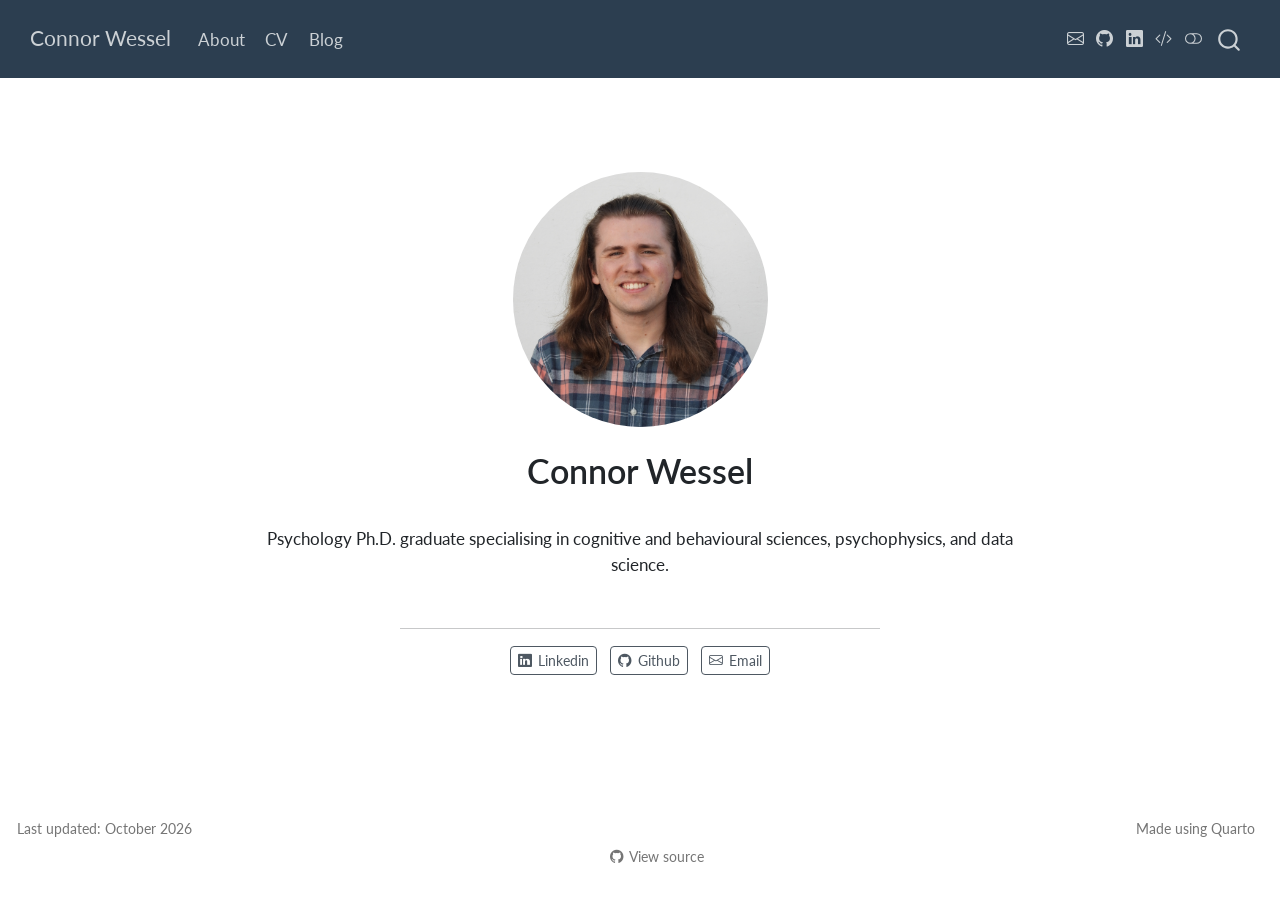
==== index.html @ 37010958 "Built site for gh-pages" ====
<!DOCTYPE html>
<html xmlns="http://www.w3.org/1999/xhtml" lang="en" xml:lang="en"><head>

<meta charset="utf-8">
<meta name="generator" content="quarto-1.10.18">

<meta name="viewport" content="width=device-width, initial-scale=1.0, user-scalable=yes">


<title>Connor Wessel</title>
<style>
/* Default styles provided by pandoc.
** See https://pandoc.org/MANUAL.html#variables-for-html for config info.
*/
span.smallcaps{font-variant: small-caps;}
div.columns{display: flex; gap: 1.5em;}
div.column{flex: auto;}
@media screen {
div.columns{gap: min(4vw, 1.5em);}
div.column{overflow-x: auto;}
}
div.hanging-indent{margin-left: 1.5em; text-indent: -1.5em;}
ul.task-list{list-style: none;}
ul.task-list li input[type="checkbox"] {
  width: 0.8em;
  margin: 0 0.8em 0.2em -1em; /* quarto-specific, see https://github.com/quarto-dev/quarto-cli/issues/4556 */ 
  vertical-align: middle;
}
</style>


<script src="site_libs/quarto-nav/quarto-nav.js"></script>
<script src="site_libs/quarto-nav/headroom.min.js"></script>
<script src="site_libs/clipboard/clipboard.min.js"></script>
<script src="site_libs/quarto-search/autocomplete.umd.js"></script>
<script src="site_libs/quarto-search/fuse.min.js"></script>
<script src="site_libs/quarto-search/quarto-search.js"></script>
<meta name="quarto:offset" content="./">
<script src="site_libs/quarto-html/quarto.js" type="module"></script>
<script src="site_libs/quarto-html/tabsets/tabsets.js" type="module"></script>
<script src="site_libs/quarto-html/popper.min.js"></script>
<script src="site_libs/quarto-html/tippy.umd.min.js"></script>
<link href="site_libs/quarto-html/tippy.css" rel="stylesheet">
<link href="site_libs/quarto-html/quarto-syntax-highlighting-eec68b17241c1efd3eae2de50d816e3e.css" rel="stylesheet" class="quarto-color-scheme" id="quarto-text-highlighting-styles">
<link href="site_libs/quarto-html/quarto-syntax-highlighting-dark-25dec783d6e1d11f8e0bba9e4fbb47f4.css" rel="stylesheet" class="quarto-color-scheme quarto-color-alternate" id="quarto-text-highlighting-styles">
<link href="site_libs/quarto-html/quarto-syntax-highlighting-eec68b17241c1efd3eae2de50d816e3e.css" rel="stylesheet" class="quarto-color-scheme-extra" id="quarto-text-highlighting-styles">
<script src="site_libs/bootstrap/bootstrap.min.js"></script>
<link href="site_libs/bootstrap/bootstrap-icons.css" rel="stylesheet">
<link href="site_libs/bootstrap/bootstrap-68b9072e57a0394c50cc8ab7feff6436.min.css" rel="stylesheet" append-hash="true" class="quarto-color-scheme" id="quarto-bootstrap" data-mode="light">
<link href="site_libs/bootstrap/bootstrap-dark-4323c1b3f2d7c695412a1e31c630f6da.min.css" rel="stylesheet" append-hash="true" class="quarto-color-scheme quarto-color-alternate" id="quarto-bootstrap" data-mode="dark">
<link href="site_libs/bootstrap/bootstrap-68b9072e57a0394c50cc8ab7feff6436.min.css" rel="stylesheet" append-hash="true" class="quarto-color-scheme-extra" id="quarto-bootstrap" data-mode="light">
<script id="quarto-search-options" type="application/json">{
  "location": "navbar",
  "copy-button": false,
  "collapse-after": 3,
  "panel-placement": "end",
  "type": "overlay",
  "limit": 50,
  "keyboard-shortcut": [
    "f",
    "/",
    "s"
  ],
  "show-item-context": false,
  "language": {
    "search-no-results-text": "No results",
    "search-matching-documents-text": "matching documents",
    "search-copy-link-title": "Copy link to search",
    "search-hide-matches-text": "Hide additional matches",
    "search-more-match-text": "more match in this document",
    "search-more-matches-text": "more matches in this document",
    "search-clear-button-title": "Clear",
    "search-text-placeholder": "",
    "search-detached-cancel-button-title": "Cancel",
    "search-submit-button-title": "Submit",
    "search-label": "Search"
  }
}</script>


<link rel="stylesheet" href="style.css">
<meta property="og:title" content="Connor Wessel">
<meta property="og:description" content="Website of Connor Wessel">
<meta property="og:site_name" content="Connor Wessel">
</head>

<body class="nav-fixed fullcontent quarto-light"><script id="quarto-html-before-body" type="application/javascript">
    const toggleBodyColorMode = (bsSheetEl) => {
      const mode = bsSheetEl.getAttribute("data-mode");
      const bodyEl = window.document.querySelector("body");
      if (mode === "dark") {
        bodyEl.classList.add("quarto-dark");
        bodyEl.classList.remove("quarto-light");
      } else {
        bodyEl.classList.add("quarto-light");
        bodyEl.classList.remove("quarto-dark");
      }
    }
    const toggleBodyColorPrimary = () => {
      const bsSheetEl = window.document.querySelector("link#quarto-bootstrap:not([rel=disabled-stylesheet])");
      if (bsSheetEl) {
        toggleBodyColorMode(bsSheetEl);
      }
    }
    const setColorSchemeToggle = (alternate) => {
      const toggles = window.document.querySelectorAll('.quarto-color-scheme-toggle');
      for (let i=0; i < toggles.length; i++) {
        const toggle = toggles[i];
        if (toggle) {
          if (alternate) {
            toggle.classList.add("alternate");
          } else {
            toggle.classList.remove("alternate");
          }
        }
      }
    };
    const toggleColorMode = (alternate) => {
      // Switch the stylesheets
      const primaryStylesheets = window.document.querySelectorAll('link.quarto-color-scheme:not(.quarto-color-alternate)');
      const alternateStylesheets = window.document.querySelectorAll('link.quarto-color-scheme.quarto-color-alternate');
      manageTransitions('#quarto-margin-sidebar .nav-link', false);
      if (alternate) {
        // note: dark is layered on light, we don't disable primary!
        enableStylesheet(alternateStylesheets);
        for (const sheetNode of alternateStylesheets) {
          if (sheetNode.id === "quarto-bootstrap") {
            toggleBodyColorMode(sheetNode);
          }
        }
      } else {
        disableStylesheet(alternateStylesheets);
        enableStylesheet(primaryStylesheets)
        toggleBodyColorPrimary();
      }
      manageTransitions('#quarto-margin-sidebar .nav-link', true);
      // Switch the toggles
      setColorSchemeToggle(alternate)
      // Hack to workaround the fact that safari doesn't
      // properly recolor the scrollbar when toggling (#1455)
      if (navigator.userAgent.indexOf('Safari') > 0 && navigator.userAgent.indexOf('Chrome') == -1) {
        manageTransitions("body", false);
        window.scrollTo(0, 1);
        setTimeout(() => {
          window.scrollTo(0, 0);
          manageTransitions("body", true);
        }, 40);
      }
    }
    const disableStylesheet = (stylesheets) => {
      for (let i=0; i < stylesheets.length; i++) {
        const stylesheet = stylesheets[i];
        stylesheet.rel = 'disabled-stylesheet';
      }
    }
    const enableStylesheet = (stylesheets) => {
      for (let i=0; i < stylesheets.length; i++) {
        const stylesheet = stylesheets[i];
        if(stylesheet.rel !== 'stylesheet') { // for Chrome, which will still FOUC without this check
          stylesheet.rel = 'stylesheet';
        }
      }
    }
    const manageTransitions = (selector, allowTransitions) => {
      const els = window.document.querySelectorAll(selector);
      for (let i=0; i < els.length; i++) {
        const el = els[i];
        if (allowTransitions) {
          el.classList.remove('notransition');
        } else {
          el.classList.add('notransition');
        }
      }
    }
    const isFileUrl = () => {
      return window.location.protocol === 'file:';
    }
    const hasAlternateSentinel = () => {
      let styleSentinel = getColorSchemeSentinel();
      if (styleSentinel !== null) {
        return styleSentinel === "alternate";
      } else {
        return false;
      }
    }
    const setStyleSentinel = (alternate) => {
      const value = alternate ? "alternate" : "default";
      if (!isFileUrl()) {
        window.localStorage.setItem("quarto-color-scheme", value);
      } else {
        localAlternateSentinel = value;
      }
    }
    const getColorSchemeSentinel = () => {
      if (!isFileUrl()) {
        const storageValue = window.localStorage.getItem("quarto-color-scheme");
        return storageValue != null ? storageValue : localAlternateSentinel;
      } else {
        return localAlternateSentinel;
      }
    }
    const toggleGiscusIfUsed = (isAlternate, darkModeDefault) => {
      const baseTheme = document.querySelector('#giscus-base-theme')?.value ?? 'light';
      const alternateTheme = document.querySelector('#giscus-alt-theme')?.value ?? 'dark';
      let newTheme = '';
      if(authorPrefersDark) {
        newTheme = isAlternate ? baseTheme : alternateTheme;
      } else {
        newTheme = isAlternate ? alternateTheme : baseTheme;
      }
      const changeGiscusTheme = () => {
        // From: https://github.com/giscus/giscus/issues/336
        const sendMessage = (message) => {
          const iframe = document.querySelector('iframe.giscus-frame');
          if (!iframe) return;
          iframe.contentWindow.postMessage({ giscus: message }, 'https://giscus.app');
        }
        sendMessage({
          setConfig: {
            theme: newTheme
          }
        });
      }
      const isGiscussLoaded = window.document.querySelector('iframe.giscus-frame') !== null;
      if (isGiscussLoaded) {
        changeGiscusTheme();
      }
    };
    const authorPrefersDark = false;
    const queryPrefersDark = window.matchMedia('(prefers-color-scheme: dark)');
    const darkModeDefault = queryPrefersDark.matches;
      document.querySelector('link#quarto-text-highlighting-styles.quarto-color-scheme-extra').rel = 'disabled-stylesheet';
      document.querySelector('link#quarto-bootstrap.quarto-color-scheme-extra').rel = 'disabled-stylesheet';
    let localAlternateSentinel = darkModeDefault ? 'alternate' : 'default';
    // Dark / light mode switch
    window.quartoToggleColorScheme = () => {
      // Read the current dark / light value
      let toAlternate = !hasAlternateSentinel();
      toggleColorMode(toAlternate);
      setStyleSentinel(toAlternate);
      toggleGiscusIfUsed(toAlternate, darkModeDefault);
      window.dispatchEvent(new Event('resize'));
    };
    queryPrefersDark.addEventListener("change", e => {
      if(window.localStorage.getItem("quarto-color-scheme") !== null)
        return;
      const alternate = e.matches
      toggleColorMode(alternate);
      localAlternateSentinel = e.matches ? 'alternate' : 'default'; // this is used alongside local storage!
      toggleGiscusIfUsed(alternate, darkModeDefault);
    });
    // Switch to dark mode if need be
    if (hasAlternateSentinel()) {
      toggleColorMode(true);
    } else {
      toggleColorMode(false);
    }
  </script>

<div id="quarto-search-results"></div>
  <header id="quarto-header" class="headroom fixed-top">
    <nav class="navbar navbar-expand-lg " data-bs-theme="dark">
      <div class="navbar-container container-fluid">
      <div class="navbar-brand-container mx-auto">
    <a class="navbar-brand" href="./index.html">
    <span class="navbar-title">Connor Wessel</span>
    </a>
  </div>
            <div id="quarto-search" class="" title="Search"></div>
          <button class="navbar-toggler" type="button" data-bs-toggle="collapse" data-bs-target="#navbarCollapse" aria-controls="navbarCollapse" role="menu" aria-expanded="false" aria-label="Toggle navigation" onclick="if (window.quartoToggleHeadroom) { window.quartoToggleHeadroom(); }">
  <span class="navbar-toggler-icon"></span>
</button>
          <div class="collapse navbar-collapse" id="navbarCollapse">
            <ul class="navbar-nav navbar-nav-scroll me-auto">
  <li class="nav-item">
    <a class="nav-link" href="./about.html"> 
<span class="menu-text">About</span></a>
  </li>  
  <li class="nav-item">
    <a class="nav-link" href="./cv.html"> 
<span class="menu-text">CV</span></a>
  </li>  
  <li class="nav-item">
    <a class="nav-link" href="./blog.html"> 
<span class="menu-text">Blog</span></a>
  </li>  
</ul>
          </div> <!-- /navcollapse -->
            <div class="quarto-navbar-tools tools-wide">
    <a href="./clwessel@proton.me" title="Email" class="quarto-navigation-tool px-1" aria-label="Email"><i class="bi bi-envelope"></i></a>
    <a href="https://github.com/clwessel" title="Github" class="quarto-navigation-tool px-1" aria-label="Github"><i class="bi bi-github"></i></a>
    <a href="https://www.linkedin.com/in/connor-l-wessel/" title="Linkedin" class="quarto-navigation-tool px-1" aria-label="Linkedin"><i class="bi bi-linkedin"></i></a>
    <a href="https://github.com/clwessel/clwessel.github.io" title="Source code" class="quarto-navigation-tool px-1" aria-label="Source code"><i class="bi bi-code-slash"></i></a>
  <a href="" class="quarto-color-scheme-toggle quarto-navigation-tool  px-1" onclick="window.quartoToggleColorScheme(); return false;" title="Toggle dark mode"><i class="bi"></i></a>
</div>
      </div> <!-- /container-fluid -->
    </nav>
</header>
<!-- content -->
<div id="quarto-content" class="quarto-container page-columns page-rows-contents page-layout-article page-navbar">
<!-- sidebar -->
<!-- margin-sidebar -->
    
<!-- main -->
<div class="quarto-about-jolla">
  <img src="images/icon.JPG" class="about-image
  round " style="height: 15em; width: 15em;">
 <header id="title-block-header" class="quarto-title-block default">
<div class="quarto-title">
<h1 class="title">Connor Wessel</h1>
</div>
<div class="quarto-title-meta">
  </div>
</header><main class="content" id="quarto-document-content">

<p>Psychology Ph.D.&nbsp;graduate specialising in cognitive and behavioural sciences, psychophysics, and data science.</p>


<a onclick="window.scrollTo(0, 0); return false;" role="button" id="quarto-back-to-top"><i class="bi bi-arrow-up"></i> Back to top</a></main> 
  <hr class="about-sep">
   <div class="about-links">
  <a href="https://www.linkedin.com/in/connor-l-wessel/" class="about-link" rel="" target="">
    <i class="bi bi-linkedin"></i>
     <span class="about-link-text">Linkedin</span>
  </a>
  <a href="https://github.com/clwessel" class="about-link" rel="" target="">
    <i class="bi bi-github"></i>
     <span class="about-link-text">Github</span>
  </a>
  <a href="/clwessel@proton.me" class="about-link" rel="" target="">
    <i class="bi bi-envelope"></i>
     <span class="about-link-text">Email</span>
  </a>
</div>
</div>
 <!-- /main -->
<script id="quarto-html-after-body" type="application/javascript">
  window.document.addEventListener("DOMContentLoaded", function (event) {
    // Ensure there is a toggle, if there isn't float one in the top right
    if (window.document.querySelector('.quarto-color-scheme-toggle') === null) {
      const a = window.document.createElement('a');
      a.classList.add('top-right');
      a.classList.add('quarto-color-scheme-toggle');
      a.href = "";
      a.onclick = function() { try { window.quartoToggleColorScheme(); } catch {} return false; };
      const i = window.document.createElement("i");
      i.classList.add('bi');
      a.appendChild(i);
      window.document.body.appendChild(a);
    }
    setColorSchemeToggle(hasAlternateSentinel())
    const isCodeAnnotation = (el) => {
      for (const clz of el.classList) {
        if (clz.startsWith('code-annotation-')) {                     
          return true;
        }
      }
      return false;
    }
    const onCopySuccess = function(e) {
      // button target
      const button = e.trigger;
      // don't keep focus
      button.blur();
      // flash "checked"
      button.classList.add('code-copy-button-checked');
      var currentTitle = button.getAttribute("title");
      button.setAttribute("title", "Copied!");
      let tooltip;
      if (window.bootstrap) {
        button.setAttribute("data-bs-toggle", "tooltip");
        button.setAttribute("data-bs-placement", "left");
        button.setAttribute("data-bs-title", "Copied!");
        tooltip = new bootstrap.Tooltip(button, 
          { trigger: "manual", 
            customClass: "code-copy-button-tooltip",
            offset: [0, -8]});
        tooltip.show();    
      }
      setTimeout(function() {
        if (tooltip) {
          tooltip.hide();
          button.removeAttribute("data-bs-title");
          button.removeAttribute("data-bs-toggle");
          button.removeAttribute("data-bs-placement");
        }
        button.setAttribute("title", currentTitle);
        button.classList.remove('code-copy-button-checked');
      }, 1000);
      // clear code selection
      e.clearSelection();
    }
    const getTextToCopy = function(trigger) {
      const outerScaffold = trigger.parentElement.cloneNode(true);
      const codeEl = outerScaffold.querySelector('code');
      for (const childEl of codeEl.children) {
        if (isCodeAnnotation(childEl)) {
          childEl.remove();
        }
      }
      return codeEl.innerText;
    }
    const clipboard = new window.ClipboardJS('.code-copy-button:not([data-in-quarto-modal])', {
      text: getTextToCopy
    });
    clipboard.on('success', onCopySuccess);
    if (window.document.getElementById('quarto-embedded-source-code-modal')) {
      const clipboardModal = new window.ClipboardJS('.code-copy-button[data-in-quarto-modal]', {
        text: getTextToCopy,
        container: window.document.getElementById('quarto-embedded-source-code-modal')
      });
      clipboardModal.on('success', onCopySuccess);
    }
      var localhostRegex = new RegExp(/^(?:http|https):\/\/localhost\:?[0-9]*\//);
      var mailtoRegex = new RegExp(/^mailto:/);
        var filterRegex = new RegExp("https:\/\/clwessel\.github\.io");
      var isInternal = (href) => {
          return filterRegex.test(href) || localhostRegex.test(href) || mailtoRegex.test(href);
      }
      // Inspect non-navigation links and adorn them if external
     var links = window.document.querySelectorAll('a[href]:not(.nav-link):not(.navbar-brand):not(.toc-action):not(.sidebar-link):not(.sidebar-item-toggle):not(.pagination-link):not(.no-external):not([aria-hidden]):not(.dropdown-item):not(.quarto-navigation-tool):not(.about-link)');
      for (var i=0; i<links.length; i++) {
        const link = links[i];
        if (!isInternal(link.href)) {
          // undo the damage that might have been done by quarto-nav.js in the case of
          // links that we want to consider external
          if (link.dataset.originalHref !== undefined) {
            link.href = link.dataset.originalHref;
          }
            // target, if specified
            link.setAttribute("target", "_blank");
            if (link.getAttribute("rel") === null) {
              link.setAttribute("rel", "noopener");
            }
            // default icon
            link.classList.add("external");
        }
      }
    function tippyHover(el, contentFn, onTriggerFn, onUntriggerFn) {
      const config = {
        allowHTML: true,
        maxWidth: 500,
        delay: 100,
        arrow: false,
        appendTo: function(el) {
            return el.parentElement;
        },
        interactive: true,
        interactiveBorder: 10,
        theme: 'quarto',
        placement: 'bottom-start',
      };
      if (contentFn) {
        config.content = contentFn;
      }
      if (onTriggerFn) {
        config.onTrigger = onTriggerFn;
      }
      if (onUntriggerFn) {
        config.onUntrigger = onUntriggerFn;
      }
      window.tippy(el, config); 
    }
    const noterefs = window.document.querySelectorAll('a[role="doc-noteref"]');
    for (var i=0; i<noterefs.length; i++) {
      const ref = noterefs[i];
      tippyHover(ref, function() {
        // use id or data attribute instead here
        let href = ref.getAttribute('data-footnote-href') || ref.getAttribute('href');
        try { href = new URL(href).hash; } catch {}
        const id = href.replace(/^#\/?/, "");
        const note = window.document.getElementById(id);
        if (note) {
          return note.innerHTML;
        } else {
          return "";
        }
      });
    }
    const xrefs = window.document.querySelectorAll('a.quarto-xref');
    const processXRef = (id, note) => {
      // Strip column container classes
      const stripColumnClz = (el) => {
        el.classList.remove("page-full", "page-columns");
        if (el.children) {
          for (const child of el.children) {
            stripColumnClz(child);
          }
        }
      }
      stripColumnClz(note)
      if (id === null || id.startsWith('sec-')) {
        // Special case sections, only their first couple elements
        const container = document.createElement("div");
        if (note.children && note.children.length > 2) {
          container.appendChild(note.children[0].cloneNode(true));
          for (let i = 1; i < note.children.length; i++) {
            const child = note.children[i];
            if (child.tagName === "P" && child.innerText === "") {
              continue;
            } else {
              container.appendChild(child.cloneNode(true));
              break;
            }
          }
          if (window.Quarto?.typesetMath) {
            window.Quarto.typesetMath(container);
          }
          return container.innerHTML
        } else {
          if (window.Quarto?.typesetMath) {
            window.Quarto.typesetMath(note);
          }
          return note.innerHTML;
        }
      } else {
        // Remove any anchor links if they are present
        const anchorLink = note.querySelector('a.anchorjs-link');
        if (anchorLink) {
          anchorLink.remove();
        }
        if (window.Quarto?.typesetMath) {
          window.Quarto.typesetMath(note);
        }
        if (note.classList.contains("callout")) {
          return note.outerHTML;
        } else {
          return note.innerHTML;
        }
      }
    }
    for (var i=0; i<xrefs.length; i++) {
      const xref = xrefs[i];
      tippyHover(xref, undefined, function(instance) {
        instance.disable();
        let url = xref.getAttribute('href');
        let hash = undefined; 
        if (url.startsWith('#')) {
          hash = url;
        } else {
          try { hash = new URL(url).hash; } catch {}
        }
        if (hash) {
          const id = hash.replace(/^#\/?/, "");
          const note = window.document.getElementById(id);
          if (note !== null) {
            try {
              const html = processXRef(id, note.cloneNode(true));
              instance.setContent(html);
            } finally {
              instance.enable();
              instance.show();
            }
          } else {
            // See if we can fetch this
            fetch(url.split('#')[0])
            .then(res => res.text())
            .then(html => {
              const parser = new DOMParser();
              const htmlDoc = parser.parseFromString(html, "text/html");
              const note = htmlDoc.getElementById(id);
              if (note !== null) {
                const html = processXRef(id, note);
                instance.setContent(html);
              } 
            }).finally(() => {
              instance.enable();
              instance.show();
            });
          }
        } else {
          // See if we can fetch a full url (with no hash to target)
          // This is a special case and we should probably do some content thinning / targeting
          fetch(url)
          .then(res => res.text())
          .then(html => {
            const parser = new DOMParser();
            const htmlDoc = parser.parseFromString(html, "text/html");
            const note = htmlDoc.querySelector('main.content');
            if (note !== null) {
              // This should only happen for chapter cross references
              // (since there is no id in the URL)
              // remove the first header
              if (note.children.length > 0 && note.children[0].tagName === "HEADER") {
                note.children[0].remove();
              }
              const html = processXRef(null, note);
              instance.setContent(html);
            } 
          }).finally(() => {
            instance.enable();
            instance.show();
          });
        }
      }, function(instance) {
      });
    }
        let selectedAnnoteEl;
        const selectorForAnnotation = ( cell, annotation) => {
          let cellAttr = 'data-code-cell="' + cell + '"';
          let lineAttr = 'data-code-annotation="' +  annotation + '"';
          const selector = 'span[' + cellAttr + '][' + lineAttr + ']';
          return selector;
        }
        const selectCodeLines = (annoteEl) => {
          const doc = window.document;
          const targetCell = annoteEl.getAttribute("data-target-cell");
          const targetAnnotation = annoteEl.getAttribute("data-target-annotation");
          const annoteSpan = window.document.querySelector(selectorForAnnotation(targetCell, targetAnnotation));
          const lines = annoteSpan.getAttribute("data-code-lines").split(",");
          const lineIds = lines.map((line) => {
            return targetCell + "-" + line;
          })
          let top = null;
          let height = null;
          let parent = null;
          if (lineIds.length > 0) {
              //compute the position of the single el (top and bottom and make a div)
              const el = window.document.getElementById(lineIds[0]);
              top = el.offsetTop;
              height = el.offsetHeight;
              parent = el.parentElement.parentElement;
            if (lineIds.length > 1) {
              const lastEl = window.document.getElementById(lineIds[lineIds.length - 1]);
              const bottom = lastEl.offsetTop + lastEl.offsetHeight;
              height = bottom - top;
            }
            if (top !== null && height !== null && parent !== null) {
              // cook up a div (if necessary) and position it 
              let div = window.document.getElementById("code-annotation-line-highlight");
              if (div === null) {
                div = window.document.createElement("div");
                div.setAttribute("id", "code-annotation-line-highlight");
                div.style.position = 'absolute';
                parent.appendChild(div);
              }
              div.style.top = top - 2 + "px";
              div.style.height = height + 4 + "px";
              div.style.left = 0;
              let gutterDiv = window.document.getElementById("code-annotation-line-highlight-gutter");
              if (gutterDiv === null) {
                gutterDiv = window.document.createElement("div");
                gutterDiv.setAttribute("id", "code-annotation-line-highlight-gutter");
                gutterDiv.style.position = 'absolute';
                const codeCell = window.document.getElementById(targetCell);
                const gutter = codeCell.querySelector('.code-annotation-gutter');
                gutter.appendChild(gutterDiv);
              }
              gutterDiv.style.top = top - 2 + "px";
              gutterDiv.style.height = height + 4 + "px";
            }
            selectedAnnoteEl = annoteEl;
          }
        };
        const unselectCodeLines = () => {
          const elementsIds = ["code-annotation-line-highlight", "code-annotation-line-highlight-gutter"];
          elementsIds.forEach((elId) => {
            const div = window.document.getElementById(elId);
            if (div) {
              div.remove();
            }
          });
          selectedAnnoteEl = undefined;
        };
          // Handle positioning of the toggle
      window.addEventListener(
        "resize",
        throttle(() => {
          elRect = undefined;
          if (selectedAnnoteEl) {
            selectCodeLines(selectedAnnoteEl);
          }
        }, 10)
      );
      function throttle(fn, ms) {
      let throttle = false;
      let timer;
        return (...args) => {
          if(!throttle) { // first call gets through
              fn.apply(this, args);
              throttle = true;
          } else { // all the others get throttled
              if(timer) clearTimeout(timer); // cancel #2
              timer = setTimeout(() => {
                fn.apply(this, args);
                timer = throttle = false;
              }, ms);
          }
        };
      }
        const annoteTargets = window.document.querySelectorAll('.code-annotation-anchor');
        for (let i=0; i<annoteTargets.length; i++) {
          const annoteTarget = annoteTargets[i];
          const targetCell = annoteTarget.getAttribute("data-target-cell");
          const targetAnnotation = annoteTarget.getAttribute("data-target-annotation");
          const contentFn = () => {
            const content = window.document.querySelector(selectorForAnnotation(targetCell, targetAnnotation));
            if (content) {
              const tipContent = content.cloneNode(true);
              tipContent.classList.add("code-annotation-tip-content");
              return tipContent.outerHTML;
            }
          }
          const config = {
            allowHTML: true,
            content: contentFn,
            onShow: (instance) => {
              selectCodeLines(instance.reference);
              instance.reference.classList.add('code-annotation-active');
              window.tippy.hideAll();
            },
            onHide: (instance) => {
              unselectCodeLines();
              instance.reference.classList.remove('code-annotation-active');
            },
            maxWidth: 300,
            delay: [50, 0],
            duration: [200, 0],
            offset: [5, 10],
            arrow: true,
            appendTo: function(el) {
              return el.parentElement.parentElement.parentElement;
            },
            interactive: true,
            interactiveBorder: 10,
            theme: 'quarto',
            placement: 'right',
            popperOptions: {
              modifiers: [
              {
                name: 'flip',
                options: {
                  flipVariations: false, // true by default
                  allowedAutoPlacements: ['right'],
                  fallbackPlacements: ['right', 'top', 'top-start', 'top-end', 'bottom', 'bottom-start', 'bottom-end', 'left'],
                },
              },
              {
                name: 'preventOverflow',
                options: {
                  mainAxis: false,
                  altAxis: false
                }
              }
              ]        
            }      
          };
          window.tippy(annoteTarget, config); 
        }
    const findCites = (el) => {
      const parentEl = el.parentElement;
      if (parentEl) {
        const cites = parentEl.dataset.cites;
        if (cites) {
          return {
            el,
            cites: cites.split(' ')
          };
        } else {
          return findCites(el.parentElement)
        }
      } else {
        return undefined;
      }
    };
    var bibliorefs = window.document.querySelectorAll('a[role="doc-biblioref"]');
    for (var i=0; i<bibliorefs.length; i++) {
      const ref = bibliorefs[i];
      const citeInfo = findCites(ref);
      if (citeInfo) {
        tippyHover(citeInfo.el, function() {
          var popup = window.document.createElement('div');
          citeInfo.cites.forEach(function(cite) {
            var citeDiv = window.document.createElement('div');
            citeDiv.classList.add('hanging-indent');
            citeDiv.classList.add('csl-entry');
            var biblioDiv = window.document.getElementById('ref-' + cite);
            if (biblioDiv) {
              citeDiv.innerHTML = biblioDiv.innerHTML;
            }
            popup.appendChild(citeDiv);
          });
          return popup.innerHTML;
        });
      }
    }
  });
  </script>
</div> <!-- /content -->
<footer class="footer">
  <div class="nav-footer">
    <div class="nav-footer-left">
<p>Last updated: October 2026</p>
</div>   
    <div class="nav-footer-center">
      &nbsp;
    <div class="toc-actions"><ul><li><a href="https://github.com/clwessel/clwessel.github.io/blob/main/index.qmd" class="toc-action"><i class="bi bi-github"></i>View source</a></li></ul></div></div>
    <div class="nav-footer-right">
      <ul class="footer-items list-unstyled">
    <li class="nav-item">
    <a class="nav-link" href="https://quarto.org/">
<p>Made using Quarto</p>
</a>
  </li>  
</ul>
    </div>
  </div>
</footer>




</body></html>
---- site_libs/quarto-html/tippy.css ----
.tippy-box[data-animation=fade][data-state=hidden]{opacity:0}[data-tippy-root]{max-width:calc(100vw - 10px)}.tippy-box{position:relative;background-color:#333;color:#fff;border-radius:4px;font-size:14px;line-height:1.4;white-space:normal;outline:0;transition-property:transform,visibility,opacity}.tippy-box[data-placement^=top]>.tippy-arrow{bottom:0}.tippy-box[data-placement^=top]>.tippy-arrow:before{bottom:-7px;left:0;border-width:8px 8px 0;border-top-color:initial;transform-origin:center top}.tippy-box[data-placement^=bottom]>.tippy-arrow{top:0}.tippy-box[data-placement^=bottom]>.tippy-arrow:before{top:-7px;left:0;border-width:0 8px 8px;border-bottom-color:initial;transform-origin:center bottom}.tippy-box[data-placement^=left]>.tippy-arrow{right:0}.tippy-box[data-placement^=left]>.tippy-arrow:before{border-width:8px 0 8px 8px;border-left-color:initial;right:-7px;transform-origin:center left}.tippy-box[data-placement^=right]>.tippy-arrow{left:0}.tippy-box[data-placement^=right]>.tippy-arrow:before{left:-7px;border-width:8px 8px 8px 0;border-right-color:initial;transform-origin:center right}.tippy-box[data-inertia][data-state=visible]{transition-timing-function:cubic-bezier(.54,1.5,.38,1.11)}.tippy-arrow{width:16px;height:16px;color:#333}.tippy-arrow:before{content:"";position:absolute;border-color:transparent;border-style:solid}.tippy-content{position:relative;padding:5px 9px;z-index:1}
---- site_libs/quarto-html/quarto-syntax-highlighting-eec68b17241c1efd3eae2de50d816e3e.css ----
/* quarto syntax highlight colors */
:root {
  --quarto-hl-al-color: #95da4c;
  --quarto-hl-an-color: #50a14f;
  --quarto-hl-at-color: #a626a4;
  --quarto-hl-bn-color: #986801;
  --quarto-hl-bu-color: #a626a4;
  --quarto-hl-ch-color: #50a14f;
  --quarto-hl-co-color: #a0a1a7;
  --quarto-hl-cv-color: #e45649;
  --quarto-hl-cn-color: #986801;
  --quarto-hl-cf-color: #a626a4;
  --quarto-hl-dt-color: #a626a4;
  --quarto-hl-dv-color: #986801;
  --quarto-hl-do-color: #e45649;
  --quarto-hl-er-color: #f44747;
  --quarto-hl-ex-color: #4078f2;
  --quarto-hl-fl-color: #986801;
  --quarto-hl-fu-color: #4078f2;
  --quarto-hl-im-color: #50a14f;
  --quarto-hl-in-color: #c45b00;
  --quarto-hl-kw-color: #a626a4;
  --quarto-hl-op-color: #a626a4;
  --quarto-hl-pp-color: #a626a4;
  --quarto-hl-re-color: #2980b9;
  --quarto-hl-sc-color: #0184bc;
  --quarto-hl-ss-color: #da4453;
  --quarto-hl-st-color: #50a14f;
  --quarto-hl-va-color: #e45649;
  --quarto-hl-vs-color: #da4453;
  --quarto-hl-wa-color: #da4453;
}

/* other quarto variables */
:root {
  --quarto-font-monospace: SFMono-Regular, Menlo, Monaco, Consolas, "Liberation Mono", "Courier New", monospace;
}

/* syntax highlight based on Pandoc's rules */
pre > code.sourceCode > span {
  color: #383a42;
}

code.sourceCode > span {
  color: #383a42;
}

div.sourceCode,
div.sourceCode pre.sourceCode {
  color: #383a42;
}

/* Normal */
code span {
  color: #383a42;
}

/* Alert */
code span.al {
  background-color: #4d1f24;
  font-weight: bold;
  color: #95da4c;
}

/* Annotation */
code span.an {
  color: #50a14f;
}

/* Attribute */
code span.at {
  color: #a626a4;
}

/* BaseN */
code span.bn {
  color: #986801;
}

/* BuiltIn */
code span.bu {
  color: #a626a4;
}

/* ControlFlow */
code span.cf {
  color: #a626a4;
}

/* Char */
code span.ch {
  color: #50a14f;
}

/* Constant */
code span.cn {
  color: #986801;
}

/* Comment */
code span.co {
  font-style: italic;
  color: #a0a1a7;
}

/* CommentVar */
code span.cv {
  font-style: italic;
  color: #e45649;
}

/* Documentation */
code span.do {
  color: #e45649;
}

/* DataType */
code span.dt {
  color: #a626a4;
}

/* DecVal */
code span.dv {
  color: #986801;
}

/* Error */
code span.er {
  color: #f44747;
  text-decoration: underline;
}

/* Extension */
code span.ex {
  font-weight: bold;
  color: #4078f2;
}

/* Float */
code span.fl {
  color: #986801;
}

/* Function */
code span.fu {
  color: #4078f2;
}

/* Import */
code span.im {
  color: #50a14f;
}

/* Information */
code span.in {
  color: #c45b00;
}

/* Keyword */
code span.kw {
  color: #a626a4;
}

/* Operator */
code span.op {
  color: #a626a4;
}

/* Preprocessor */
code span.pp {
  color: #a626a4;
}

/* RegionMarker */
code span.re {
  background-color: #153042;
  color: #2980b9;
}

/* SpecialChar */
code span.sc {
  color: #0184bc;
}

/* SpecialString */
code span.ss {
  color: #da4453;
}

/* String */
code span.st {
  color: #50a14f;
}

/* Variable */
code span.va {
  color: #e45649;
}

/* VerbatimString */
code span.vs {
  color: #da4453;
}

/* Warning */
code span.wa {
  color: #da4453;
}

.prevent-inlining {
  content: "</";
}

/*# sourceMappingURL=02661fbacfa289bc94e36756b94767a8.css.map */
---- site_libs/quarto-html/quarto-syntax-highlighting-dark-25dec783d6e1d11f8e0bba9e4fbb47f4.css ----
/* quarto syntax highlight colors */
:root {
  --quarto-hl-al-color: #95da4c;
  --quarto-hl-an-color: #98c379;
  --quarto-hl-at-color: #c678dd;
  --quarto-hl-bn-color: #d19a66;
  --quarto-hl-bu-color: #c678dd;
  --quarto-hl-ch-color: #98c379;
  --quarto-hl-co-color: #5c6370;
  --quarto-hl-cv-color: #e06c75;
  --quarto-hl-cn-color: #d19a66;
  --quarto-hl-cf-color: #c678dd;
  --quarto-hl-dt-color: #c678dd;
  --quarto-hl-dv-color: #d19a66;
  --quarto-hl-do-color: #a43340;
  --quarto-hl-er-color: #f44747;
  --quarto-hl-ex-color: #61afef;
  --quarto-hl-fl-color: #d19a66;
  --quarto-hl-fu-color: #61afef;
  --quarto-hl-im-color: #98c379;
  --quarto-hl-in-color: #c45b00;
  --quarto-hl-kw-color: #c678dd;
  --quarto-hl-op-color: #c678dd;
  --quarto-hl-pp-color: #c678dd;
  --quarto-hl-re-color: #2980b9;
  --quarto-hl-sc-color: #56b6c2;
  --quarto-hl-ss-color: #da4453;
  --quarto-hl-st-color: #98c379;
  --quarto-hl-va-color: #e06c75;
  --quarto-hl-vs-color: #da4453;
  --quarto-hl-wa-color: #da4453;
}

/* other quarto variables */
:root {
  --quarto-font-monospace: SFMono-Regular, Menlo, Monaco, Consolas, "Liberation Mono", "Courier New", monospace;
}

/* syntax highlight based on Pandoc's rules */
pre > code.sourceCode > span {
  color: #abb2bf;
}

code.sourceCode > span {
  color: #abb2bf;
}

div.sourceCode,
div.sourceCode pre.sourceCode {
  color: #abb2bf;
}

/* Normal */
code span {
  color: #abb2bf;
}

/* Alert */
code span.al {
  background-color: #4d1f24;
  font-weight: bold;
  color: #95da4c;
}

/* Annotation */
code span.an {
  color: #98c379;
}

/* Attribute */
code span.at {
  color: #c678dd;
}

/* BaseN */
code span.bn {
  color: #d19a66;
}

/* BuiltIn */
code span.bu {
  color: #c678dd;
}

/* ControlFlow */
code span.cf {
  color: #c678dd;
}

/* Char */
code span.ch {
  color: #98c379;
}

/* Constant */
code span.cn {
  color: #d19a66;
}

/* Comment */
code span.co {
  font-style: italic;
  color: #5c6370;
}

/* CommentVar */
code span.cv {
  font-style: italic;
  color: #e06c75;
}

/* Documentation */
code span.do {
  color: #a43340;
}

/* DataType */
code span.dt {
  color: #c678dd;
}

/* DecVal */
code span.dv {
  color: #d19a66;
}

/* Error */
code span.er {
  color: #f44747;
  text-decoration: underline;
}

/* Extension */
code span.ex {
  font-weight: bold;
  color: #61afef;
}

/* Float */
code span.fl {
  color: #d19a66;
}

/* Function */
code span.fu {
  color: #61afef;
}

/* Import */
code span.im {
  color: #98c379;
}

/* Information */
code span.in {
  color: #c45b00;
}

/* Keyword */
code span.kw {
  color: #c678dd;
}

/* Operator */
code span.op {
  color: #c678dd;
}

/* Preprocessor */
code span.pp {
  color: #c678dd;
}

/* RegionMarker */
code span.re {
  background-color: #153042;
  color: #2980b9;
}

/* SpecialChar */
code span.sc {
  color: #56b6c2;
}

/* SpecialString */
code span.ss {
  color: #da4453;
}

/* String */
code span.st {
  color: #98c379;
}

/* Variable */
code span.va {
  color: #e06c75;
}

/* VerbatimString */
code span.vs {
  color: #da4453;
}

/* Warning */
code span.wa {
  color: #da4453;
}

.prevent-inlining {
  content: "</";
}

/*# sourceMappingURL=e4e0eb0752517428f6941294ecd20eb4.css.map */
---- site_libs/quarto-html/quarto-syntax-highlighting-eec68b17241c1efd3eae2de50d816e3e.css ----
/* quarto syntax highlight colors */
:root {
  --quarto-hl-al-color: #95da4c;
  --quarto-hl-an-color: #50a14f;
  --quarto-hl-at-color: #a626a4;
  --quarto-hl-bn-color: #986801;
  --quarto-hl-bu-color: #a626a4;
  --quarto-hl-ch-color: #50a14f;
  --quarto-hl-co-color: #a0a1a7;
  --quarto-hl-cv-color: #e45649;
  --quarto-hl-cn-color: #986801;
  --quarto-hl-cf-color: #a626a4;
  --quarto-hl-dt-color: #a626a4;
  --quarto-hl-dv-color: #986801;
  --quarto-hl-do-color: #e45649;
  --quarto-hl-er-color: #f44747;
  --quarto-hl-ex-color: #4078f2;
  --quarto-hl-fl-color: #986801;
  --quarto-hl-fu-color: #4078f2;
  --quarto-hl-im-color: #50a14f;
  --quarto-hl-in-color: #c45b00;
  --quarto-hl-kw-color: #a626a4;
  --quarto-hl-op-color: #a626a4;
  --quarto-hl-pp-color: #a626a4;
  --quarto-hl-re-color: #2980b9;
  --quarto-hl-sc-color: #0184bc;
  --quarto-hl-ss-color: #da4453;
  --quarto-hl-st-color: #50a14f;
  --quarto-hl-va-color: #e45649;
  --quarto-hl-vs-color: #da4453;
  --quarto-hl-wa-color: #da4453;
}

/* other quarto variables */
:root {
  --quarto-font-monospace: SFMono-Regular, Menlo, Monaco, Consolas, "Liberation Mono", "Courier New", monospace;
}

/* syntax highlight based on Pandoc's rules */
pre > code.sourceCode > span {
  color: #383a42;
}

code.sourceCode > span {
  color: #383a42;
}

div.sourceCode,
div.sourceCode pre.sourceCode {
  color: #383a42;
}

/* Normal */
code span {
  color: #383a42;
}

/* Alert */
code span.al {
  background-color: #4d1f24;
  font-weight: bold;
  color: #95da4c;
}

/* Annotation */
code span.an {
  color: #50a14f;
}

/* Attribute */
code span.at {
  color: #a626a4;
}

/* BaseN */
code span.bn {
  color: #986801;
}

/* BuiltIn */
code span.bu {
  color: #a626a4;
}

/* ControlFlow */
code span.cf {
  color: #a626a4;
}

/* Char */
code span.ch {
  color: #50a14f;
}

/* Constant */
code span.cn {
  color: #986801;
}

/* Comment */
code span.co {
  font-style: italic;
  color: #a0a1a7;
}

/* CommentVar */
code span.cv {
  font-style: italic;
  color: #e45649;
}

/* Documentation */
code span.do {
  color: #e45649;
}

/* DataType */
code span.dt {
  color: #a626a4;
}

/* DecVal */
code span.dv {
  color: #986801;
}

/* Error */
code span.er {
  color: #f44747;
  text-decoration: underline;
}

/* Extension */
code span.ex {
  font-weight: bold;
  color: #4078f2;
}

/* Float */
code span.fl {
  color: #986801;
}

/* Function */
code span.fu {
  color: #4078f2;
}

/* Import */
code span.im {
  color: #50a14f;
}

/* Information */
code span.in {
  color: #c45b00;
}

/* Keyword */
code span.kw {
  color: #a626a4;
}

/* Operator */
code span.op {
  color: #a626a4;
}

/* Preprocessor */
code span.pp {
  color: #a626a4;
}

/* RegionMarker */
code span.re {
  background-color: #153042;
  color: #2980b9;
}

/* SpecialChar */
code span.sc {
  color: #0184bc;
}

/* SpecialString */
code span.ss {
  color: #da4453;
}

/* String */
code span.st {
  color: #50a14f;
}

/* Variable */
code span.va {
  color: #e45649;
}

/* VerbatimString */
code span.vs {
  color: #da4453;
}

/* Warning */
code span.wa {
  color: #da4453;
}

.prevent-inlining {
  content: "</";
}

/*# sourceMappingURL=02661fbacfa289bc94e36756b94767a8.css.map */
---- style.css ----
.level1 h1 { /* Centre justification for level 1 headings */
  text-align: center;
}

.level1 ul li { /* Change style for bullet points */
  list-style-type: "\2023"; /* Change points to triangles */
  padding-left: 0.5rem; /* Increase horizontal space */
  margin-bottom: 0.5rem; /* Increase vertical space */
}

.table-borderless { /* Hide all borders in tables possessing the 'borderless' class */
  border-style: hidden;
}

h1:not(.title) { /* Change style for level 1 headings */
  border-top: 2px solid var(--bslib-page-sidebar-title-bg, red); /* Add border above heading */
  border-bottom: 2px solid var(--bslib-page-sidebar-title-bg, red); /* Add border below heading */
  padding: 1rem; /* Add vertical space */
}

.vidcap { /* CSS class specifically for video captions */
  text-align: center; /* Centre caption text */
  color: grey; /* Change font colour to grey */
  font-size: 14px; /* Slightly reduce font size */
}

a:link.external, a:visited.external { /* Change weblink style */
  color: var(--bs-body-color, red); /* Change link colour to match the text default */
  text-decoration-line: none; /* Remove underlining */
}

a:hover.external { /* Change weblink style when hovered over */
  color: var(--bs-link-color, green); /* Adopt default link colour */
  text-decoration-line: underline; /* Underline the text */
}
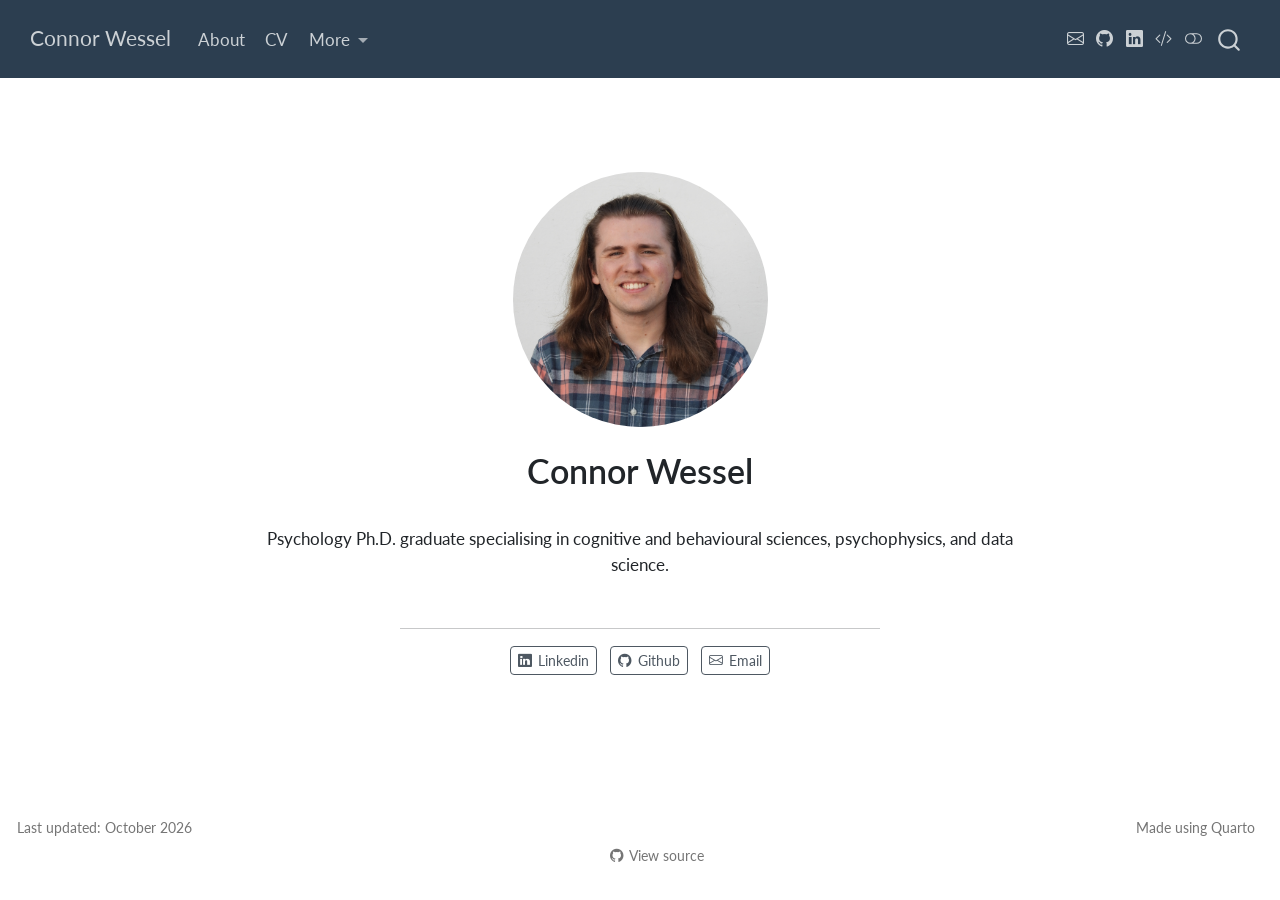
==== commit 9ceb31ec: "Built site for gh-pages" ====
--- a/index.html
+++ b/index.html
@@ -2,7 +2,7 @@
 <html xmlns="http://www.w3.org/1999/xhtml" lang="en" xml:lang="en"><head>
 
 <meta charset="utf-8">
-<meta name="generator" content="quarto-1.10.18">
+<meta name="generator" content="quarto-1.10.19">
 
 <meta name="viewport" content="width=device-width, initial-scale=1.0, user-scalable=yes">
 
@@ -41,14 +41,14 @@
 <script src="site_libs/quarto-html/popper.min.js"></script>
 <script src="site_libs/quarto-html/tippy.umd.min.js"></script>
 <link href="site_libs/quarto-html/tippy.css" rel="stylesheet">
-<link href="site_libs/quarto-html/quarto-syntax-highlighting-eec68b17241c1efd3eae2de50d816e3e.css" rel="stylesheet" class="quarto-color-scheme" id="quarto-text-highlighting-styles">
-<link href="site_libs/quarto-html/quarto-syntax-highlighting-dark-25dec783d6e1d11f8e0bba9e4fbb47f4.css" rel="stylesheet" class="quarto-color-scheme quarto-color-alternate" id="quarto-text-highlighting-styles">
-<link href="site_libs/quarto-html/quarto-syntax-highlighting-eec68b17241c1efd3eae2de50d816e3e.css" rel="stylesheet" class="quarto-color-scheme-extra" id="quarto-text-highlighting-styles">
+<link href="site_libs/quarto-html/quarto-syntax-highlighting-9bbf5fa004a0676d7f26111dc3fdfdb2.css" rel="stylesheet" class="quarto-color-scheme" id="quarto-text-highlighting-styles">
+<link href="site_libs/quarto-html/quarto-syntax-highlighting-dark-a80805fb9204df0454a85aec670eb5fe.css" rel="stylesheet" class="quarto-color-scheme quarto-color-alternate" id="quarto-text-highlighting-styles">
+<link href="site_libs/quarto-html/quarto-syntax-highlighting-9bbf5fa004a0676d7f26111dc3fdfdb2.css" rel="stylesheet" class="quarto-color-scheme-extra" id="quarto-text-highlighting-styles">
 <script src="site_libs/bootstrap/bootstrap.min.js"></script>
 <link href="site_libs/bootstrap/bootstrap-icons.css" rel="stylesheet">
-<link href="site_libs/bootstrap/bootstrap-68b9072e57a0394c50cc8ab7feff6436.min.css" rel="stylesheet" append-hash="true" class="quarto-color-scheme" id="quarto-bootstrap" data-mode="light">
-<link href="site_libs/bootstrap/bootstrap-dark-4323c1b3f2d7c695412a1e31c630f6da.min.css" rel="stylesheet" append-hash="true" class="quarto-color-scheme quarto-color-alternate" id="quarto-bootstrap" data-mode="dark">
-<link href="site_libs/bootstrap/bootstrap-68b9072e57a0394c50cc8ab7feff6436.min.css" rel="stylesheet" append-hash="true" class="quarto-color-scheme-extra" id="quarto-bootstrap" data-mode="light">
+<link href="site_libs/bootstrap/bootstrap-311e8a66c2a1faca88a8a741fea80aec.min.css" rel="stylesheet" append-hash="true" class="quarto-color-scheme" id="quarto-bootstrap" data-mode="light">
+<link href="site_libs/bootstrap/bootstrap-dark-c79c358e8f4acef0173395779bc454b2.min.css" rel="stylesheet" append-hash="true" class="quarto-color-scheme quarto-color-alternate" id="quarto-bootstrap" data-mode="dark">
+<link href="site_libs/bootstrap/bootstrap-311e8a66c2a1faca88a8a741fea80aec.min.css" rel="stylesheet" append-hash="true" class="quarto-color-scheme-extra" id="quarto-bootstrap" data-mode="light">
 <script id="quarto-search-options" type="application/json">{
   "location": "navbar",
   "copy-button": false,
@@ -280,10 +280,21 @@
     <a class="nav-link" href="./cv.html"> 
 <span class="menu-text">CV</span></a>
   </li>  
-  <li class="nav-item">
-    <a class="nav-link" href="./blog.html"> 
-<span class="menu-text">Blog</span></a>
+  <li class="nav-item dropdown ">
+    <a class="nav-link dropdown-toggle" href="#" id="nav-menu-more" role="link" data-bs-toggle="dropdown" aria-expanded="false">
+ <span class="menu-text">More</span>
+    </a>
+    <ul class="dropdown-menu" aria-labelledby="nav-menu-more">    
+        <li>
+    <a class="dropdown-item" href="./blog.html">
+ <span class="dropdown-text">Blog</span></a>
   </li>  
+        <li>
+    <a class="dropdown-item" href="./puzzle.html">
+ <span class="dropdown-text">Puzzles</span></a>
+  </li>  
+    </ul>
+  </li>
 </ul>
           </div> <!-- /navcollapse -->
             <div class="quarto-navbar-tools tools-wide">
--- a/site_libs/quarto-html/quarto-syntax-highlighting-9bbf5fa004a0676d7f26111dc3fdfdb2.css
+++ b/site_libs/quarto-html/quarto-syntax-highlighting-9bbf5fa004a0676d7f26111dc3fdfdb2.css
@@ -0,0 +1,214 @@
+/* quarto syntax highlight colors */
+:root {
+  --quarto-hl-al-color: #95da4c;
+  --quarto-hl-an-color: #50a14f;
+  --quarto-hl-at-color: #a626a4;
+  --quarto-hl-bn-color: #986801;
+  --quarto-hl-bu-color: #a626a4;
+  --quarto-hl-ch-color: #50a14f;
+  --quarto-hl-co-color: #a0a1a7;
+  --quarto-hl-cv-color: #e45649;
+  --quarto-hl-cn-color: #986801;
+  --quarto-hl-cf-color: #a626a4;
+  --quarto-hl-dt-color: #a626a4;
+  --quarto-hl-dv-color: #986801;
+  --quarto-hl-do-color: #e45649;
+  --quarto-hl-er-color: #f44747;
+  --quarto-hl-ex-color: #4078f2;
+  --quarto-hl-fl-color: #986801;
+  --quarto-hl-fu-color: #4078f2;
+  --quarto-hl-im-color: #50a14f;
+  --quarto-hl-in-color: #c45b00;
+  --quarto-hl-kw-color: #a626a4;
+  --quarto-hl-op-color: #a626a4;
+  --quarto-hl-pp-color: #a626a4;
+  --quarto-hl-re-color: #2980b9;
+  --quarto-hl-sc-color: #0184bc;
+  --quarto-hl-ss-color: #da4453;
+  --quarto-hl-st-color: #50a14f;
+  --quarto-hl-va-color: #e45649;
+  --quarto-hl-vs-color: #da4453;
+  --quarto-hl-wa-color: #da4453;
+}
+
+/* other quarto variables */
+:root {
+  --quarto-font-monospace: SFMono-Regular, Menlo, Monaco, Consolas, "Liberation Mono", "Courier New", monospace;
+}
+
+/* syntax highlight based on Pandoc's rules */
+pre > code.sourceCode > span {
+  color: #383a42;
+}
+
+code.sourceCode > span {
+  color: #383a42;
+}
+
+div.sourceCode,
+div.sourceCode pre.sourceCode {
+  color: #383a42;
+}
+
+/* Normal */
+code span {
+  color: #383a42;
+}
+
+/* Alert */
+code span.al {
+  background-color: #4d1f24;
+  font-weight: bold;
+  color: #95da4c;
+}
+
+/* Annotation */
+code span.an {
+  color: #50a14f;
+}
+
+/* Attribute */
+code span.at {
+  color: #a626a4;
+}
+
+/* BaseN */
+code span.bn {
+  color: #986801;
+}
+
+/* BuiltIn */
+code span.bu {
+  color: #a626a4;
+}
+
+/* ControlFlow */
+code span.cf {
+  color: #a626a4;
+}
+
+/* Char */
+code span.ch {
+  color: #50a14f;
+}
+
+/* Constant */
+code span.cn {
+  color: #986801;
+}
+
+/* Comment */
+code span.co {
+  font-style: italic;
+  color: #a0a1a7;
+}
+
+/* CommentVar */
+code span.cv {
+  font-style: italic;
+  color: #e45649;
+}
+
+/* Documentation */
+code span.do {
+  color: #e45649;
+}
+
+/* DataType */
+code span.dt {
+  color: #a626a4;
+}
+
+/* DecVal */
+code span.dv {
+  color: #986801;
+}
+
+/* Error */
+code span.er {
+  color: #f44747;
+  text-decoration: underline;
+}
+
+/* Extension */
+code span.ex {
+  font-weight: bold;
+  color: #4078f2;
+}
+
+/* Float */
+code span.fl {
+  color: #986801;
+}
+
+/* Function */
+code span.fu {
+  color: #4078f2;
+}
+
+/* Import */
+code span.im {
+  color: #50a14f;
+}
+
+/* Information */
+code span.in {
+  color: #c45b00;
+}
+
+/* Keyword */
+code span.kw {
+  color: #a626a4;
+}
+
+/* Operator */
+code span.op {
+  color: #a626a4;
+}
+
+/* Preprocessor */
+code span.pp {
+  color: #a626a4;
+}
+
+/* RegionMarker */
+code span.re {
+  background-color: #153042;
+  color: #2980b9;
+}
+
+/* SpecialChar */
+code span.sc {
+  color: #0184bc;
+}
+
+/* SpecialString */
+code span.ss {
+  color: #da4453;
+}
+
+/* String */
+code span.st {
+  color: #50a14f;
+}
+
+/* Variable */
+code span.va {
+  color: #e45649;
+}
+
+/* VerbatimString */
+code span.vs {
+  color: #da4453;
+}
+
+/* Warning */
+code span.wa {
+  color: #da4453;
+}
+
+.prevent-inlining {
+  content: "</";
+}
+
+/*# sourceMappingURL=23ac3158429ec71762d5d31ba815a9ea.css.map */
--- a/site_libs/quarto-html/quarto-syntax-highlighting-dark-a80805fb9204df0454a85aec670eb5fe.css
+++ b/site_libs/quarto-html/quarto-syntax-highlighting-dark-a80805fb9204df0454a85aec670eb5fe.css
@@ -0,0 +1,214 @@
+/* quarto syntax highlight colors */
+:root {
+  --quarto-hl-al-color: #95da4c;
+  --quarto-hl-an-color: #98c379;
+  --quarto-hl-at-color: #c678dd;
+  --quarto-hl-bn-color: #d19a66;
+  --quarto-hl-bu-color: #c678dd;
+  --quarto-hl-ch-color: #98c379;
+  --quarto-hl-co-color: #5c6370;
+  --quarto-hl-cv-color: #e06c75;
+  --quarto-hl-cn-color: #d19a66;
+  --quarto-hl-cf-color: #c678dd;
+  --quarto-hl-dt-color: #c678dd;
+  --quarto-hl-dv-color: #d19a66;
+  --quarto-hl-do-color: #a43340;
+  --quarto-hl-er-color: #f44747;
+  --quarto-hl-ex-color: #61afef;
+  --quarto-hl-fl-color: #d19a66;
+  --quarto-hl-fu-color: #61afef;
+  --quarto-hl-im-color: #98c379;
+  --quarto-hl-in-color: #c45b00;
+  --quarto-hl-kw-color: #c678dd;
+  --quarto-hl-op-color: #c678dd;
+  --quarto-hl-pp-color: #c678dd;
+  --quarto-hl-re-color: #2980b9;
+  --quarto-hl-sc-color: #56b6c2;
+  --quarto-hl-ss-color: #da4453;
+  --quarto-hl-st-color: #98c379;
+  --quarto-hl-va-color: #e06c75;
+  --quarto-hl-vs-color: #da4453;
+  --quarto-hl-wa-color: #da4453;
+}
+
+/* other quarto variables */
+:root {
+  --quarto-font-monospace: SFMono-Regular, Menlo, Monaco, Consolas, "Liberation Mono", "Courier New", monospace;
+}
+
+/* syntax highlight based on Pandoc's rules */
+pre > code.sourceCode > span {
+  color: #abb2bf;
+}
+
+code.sourceCode > span {
+  color: #abb2bf;
+}
+
+div.sourceCode,
+div.sourceCode pre.sourceCode {
+  color: #abb2bf;
+}
+
+/* Normal */
+code span {
+  color: #abb2bf;
+}
+
+/* Alert */
+code span.al {
+  background-color: #4d1f24;
+  font-weight: bold;
+  color: #95da4c;
+}
+
+/* Annotation */
+code span.an {
+  color: #98c379;
+}
+
+/* Attribute */
+code span.at {
+  color: #c678dd;
+}
+
+/* BaseN */
+code span.bn {
+  color: #d19a66;
+}
+
+/* BuiltIn */
+code span.bu {
+  color: #c678dd;
+}
+
+/* ControlFlow */
+code span.cf {
+  color: #c678dd;
+}
+
+/* Char */
+code span.ch {
+  color: #98c379;
+}
+
+/* Constant */
+code span.cn {
+  color: #d19a66;
+}
+
+/* Comment */
+code span.co {
+  font-style: italic;
+  color: #5c6370;
+}
+
+/* CommentVar */
+code span.cv {
+  font-style: italic;
+  color: #e06c75;
+}
+
+/* Documentation */
+code span.do {
+  color: #a43340;
+}
+
+/* DataType */
+code span.dt {
+  color: #c678dd;
+}
+
+/* DecVal */
+code span.dv {
+  color: #d19a66;
+}
+
+/* Error */
+code span.er {
+  color: #f44747;
+  text-decoration: underline;
+}
+
+/* Extension */
+code span.ex {
+  font-weight: bold;
+  color: #61afef;
+}
+
+/* Float */
+code span.fl {
+  color: #d19a66;
+}
+
+/* Function */
+code span.fu {
+  color: #61afef;
+}
+
+/* Import */
+code span.im {
+  color: #98c379;
+}
+
+/* Information */
+code span.in {
+  color: #c45b00;
+}
+
+/* Keyword */
+code span.kw {
+  color: #c678dd;
+}
+
+/* Operator */
+code span.op {
+  color: #c678dd;
+}
+
+/* Preprocessor */
+code span.pp {
+  color: #c678dd;
+}
+
+/* RegionMarker */
+code span.re {
+  background-color: #153042;
+  color: #2980b9;
+}
+
+/* SpecialChar */
+code span.sc {
+  color: #56b6c2;
+}
+
+/* SpecialString */
+code span.ss {
+  color: #da4453;
+}
+
+/* String */
+code span.st {
+  color: #98c379;
+}
+
+/* Variable */
+code span.va {
+  color: #e06c75;
+}
+
+/* VerbatimString */
+code span.vs {
+  color: #da4453;
+}
+
+/* Warning */
+code span.wa {
+  color: #da4453;
+}
+
+.prevent-inlining {
+  content: "</";
+}
+
+/*# sourceMappingURL=1ea9cb1a6361f2218c36195c6335678e.css.map */
--- a/site_libs/quarto-html/quarto-syntax-highlighting-9bbf5fa004a0676d7f26111dc3fdfdb2.css
+++ b/site_libs/quarto-html/quarto-syntax-highlighting-9bbf5fa004a0676d7f26111dc3fdfdb2.css
@@ -0,0 +1,214 @@
+/* quarto syntax highlight colors */
+:root {
+  --quarto-hl-al-color: #95da4c;
+  --quarto-hl-an-color: #50a14f;
+  --quarto-hl-at-color: #a626a4;
+  --quarto-hl-bn-color: #986801;
+  --quarto-hl-bu-color: #a626a4;
+  --quarto-hl-ch-color: #50a14f;
+  --quarto-hl-co-color: #a0a1a7;
+  --quarto-hl-cv-color: #e45649;
+  --quarto-hl-cn-color: #986801;
+  --quarto-hl-cf-color: #a626a4;
+  --quarto-hl-dt-color: #a626a4;
+  --quarto-hl-dv-color: #986801;
+  --quarto-hl-do-color: #e45649;
+  --quarto-hl-er-color: #f44747;
+  --quarto-hl-ex-color: #4078f2;
+  --quarto-hl-fl-color: #986801;
+  --quarto-hl-fu-color: #4078f2;
+  --quarto-hl-im-color: #50a14f;
+  --quarto-hl-in-color: #c45b00;
+  --quarto-hl-kw-color: #a626a4;
+  --quarto-hl-op-color: #a626a4;
+  --quarto-hl-pp-color: #a626a4;
+  --quarto-hl-re-color: #2980b9;
+  --quarto-hl-sc-color: #0184bc;
+  --quarto-hl-ss-color: #da4453;
+  --quarto-hl-st-color: #50a14f;
+  --quarto-hl-va-color: #e45649;
+  --quarto-hl-vs-color: #da4453;
+  --quarto-hl-wa-color: #da4453;
+}
+
+/* other quarto variables */
+:root {
+  --quarto-font-monospace: SFMono-Regular, Menlo, Monaco, Consolas, "Liberation Mono", "Courier New", monospace;
+}
+
+/* syntax highlight based on Pandoc's rules */
+pre > code.sourceCode > span {
+  color: #383a42;
+}
+
+code.sourceCode > span {
+  color: #383a42;
+}
+
+div.sourceCode,
+div.sourceCode pre.sourceCode {
+  color: #383a42;
+}
+
+/* Normal */
+code span {
+  color: #383a42;
+}
+
+/* Alert */
+code span.al {
+  background-color: #4d1f24;
+  font-weight: bold;
+  color: #95da4c;
+}
+
+/* Annotation */
+code span.an {
+  color: #50a14f;
+}
+
+/* Attribute */
+code span.at {
+  color: #a626a4;
+}
+
+/* BaseN */
+code span.bn {
+  color: #986801;
+}
+
+/* BuiltIn */
+code span.bu {
+  color: #a626a4;
+}
+
+/* ControlFlow */
+code span.cf {
+  color: #a626a4;
+}
+
+/* Char */
+code span.ch {
+  color: #50a14f;
+}
+
+/* Constant */
+code span.cn {
+  color: #986801;
+}
+
+/* Comment */
+code span.co {
+  font-style: italic;
+  color: #a0a1a7;
+}
+
+/* CommentVar */
+code span.cv {
+  font-style: italic;
+  color: #e45649;
+}
+
+/* Documentation */
+code span.do {
+  color: #e45649;
+}
+
+/* DataType */
+code span.dt {
+  color: #a626a4;
+}
+
+/* DecVal */
+code span.dv {
+  color: #986801;
+}
+
+/* Error */
+code span.er {
+  color: #f44747;
+  text-decoration: underline;
+}
+
+/* Extension */
+code span.ex {
+  font-weight: bold;
+  color: #4078f2;
+}
+
+/* Float */
+code span.fl {
+  color: #986801;
+}
+
+/* Function */
+code span.fu {
+  color: #4078f2;
+}
+
+/* Import */
+code span.im {
+  color: #50a14f;
+}
+
+/* Information */
+code span.in {
+  color: #c45b00;
+}
+
+/* Keyword */
+code span.kw {
+  color: #a626a4;
+}
+
+/* Operator */
+code span.op {
+  color: #a626a4;
+}
+
+/* Preprocessor */
+code span.pp {
+  color: #a626a4;
+}
+
+/* RegionMarker */
+code span.re {
+  background-color: #153042;
+  color: #2980b9;
+}
+
+/* SpecialChar */
+code span.sc {
+  color: #0184bc;
+}
+
+/* SpecialString */
+code span.ss {
+  color: #da4453;
+}
+
+/* String */
+code span.st {
+  color: #50a14f;
+}
+
+/* Variable */
+code span.va {
+  color: #e45649;
+}
+
+/* VerbatimString */
+code span.vs {
+  color: #da4453;
+}
+
+/* Warning */
+code span.wa {
+  color: #da4453;
+}
+
+.prevent-inlining {
+  content: "</";
+}
+
+/*# sourceMappingURL=23ac3158429ec71762d5d31ba815a9ea.css.map */
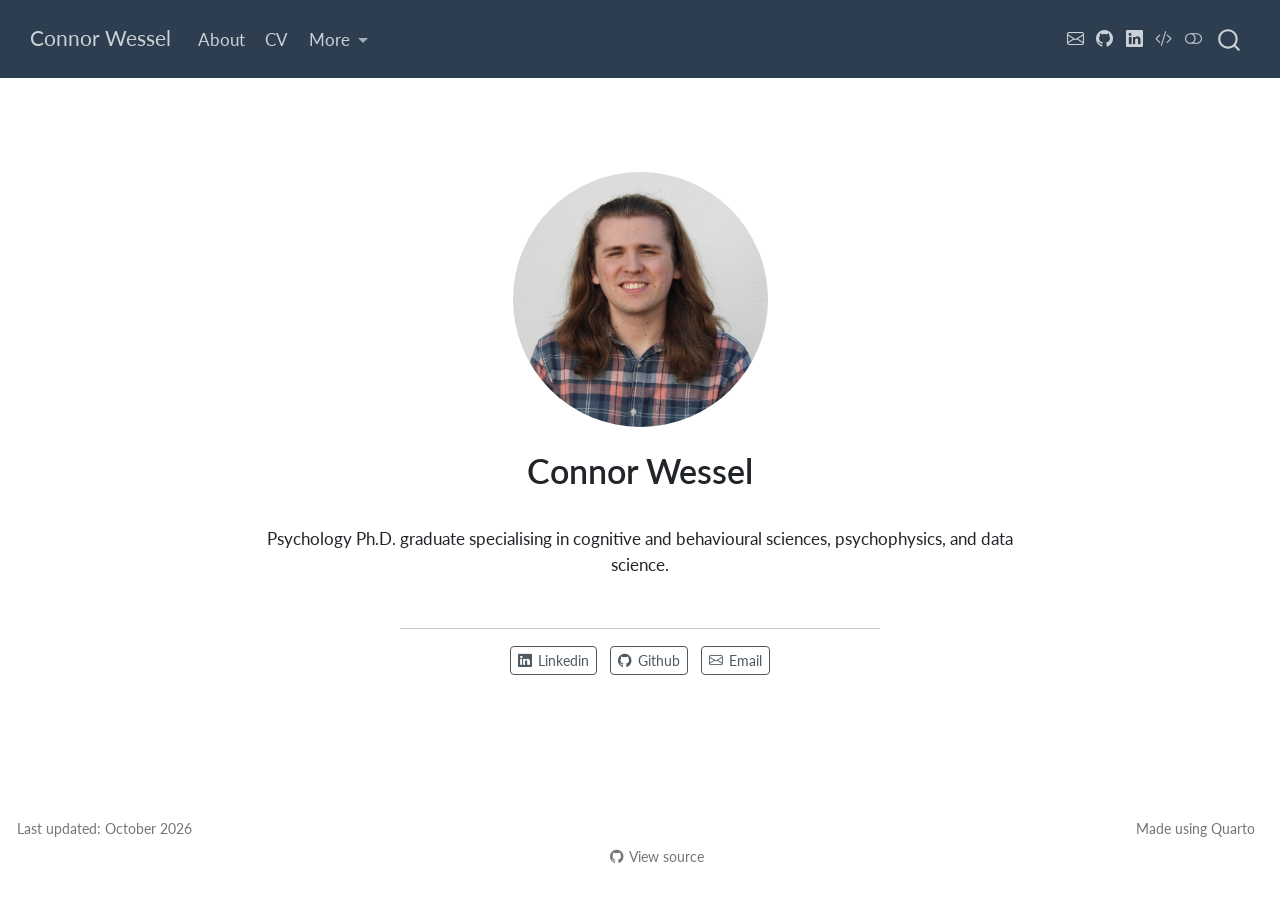
==== commit 9e72cf53: "Built site for gh-pages" ====
--- a/index.html
+++ b/index.html
@@ -2,7 +2,7 @@
 <html xmlns="http://www.w3.org/1999/xhtml" lang="en" xml:lang="en"><head>
 
 <meta charset="utf-8">
-<meta name="generator" content="quarto-1.10.19">
+<meta name="generator" content="quarto-1.10.20">
 
 <meta name="viewport" content="width=device-width, initial-scale=1.0, user-scalable=yes">
 
@@ -41,14 +41,14 @@
 <script src="site_libs/quarto-html/popper.min.js"></script>
 <script src="site_libs/quarto-html/tippy.umd.min.js"></script>
 <link href="site_libs/quarto-html/tippy.css" rel="stylesheet">
-<link href="site_libs/quarto-html/quarto-syntax-highlighting-9bbf5fa004a0676d7f26111dc3fdfdb2.css" rel="stylesheet" class="quarto-color-scheme" id="quarto-text-highlighting-styles">
-<link href="site_libs/quarto-html/quarto-syntax-highlighting-dark-a80805fb9204df0454a85aec670eb5fe.css" rel="stylesheet" class="quarto-color-scheme quarto-color-alternate" id="quarto-text-highlighting-styles">
-<link href="site_libs/quarto-html/quarto-syntax-highlighting-9bbf5fa004a0676d7f26111dc3fdfdb2.css" rel="stylesheet" class="quarto-color-scheme-extra" id="quarto-text-highlighting-styles">
+<link href="site_libs/quarto-html/quarto-syntax-highlighting-f7376f6761d92b5ee6f0ac2ff05c530e.css" rel="stylesheet" class="quarto-color-scheme" id="quarto-text-highlighting-styles">
+<link href="site_libs/quarto-html/quarto-syntax-highlighting-dark-7469018a6717a32cfe4ab4e2e207951a.css" rel="stylesheet" class="quarto-color-scheme quarto-color-alternate" id="quarto-text-highlighting-styles">
+<link href="site_libs/quarto-html/quarto-syntax-highlighting-f7376f6761d92b5ee6f0ac2ff05c530e.css" rel="stylesheet" class="quarto-color-scheme-extra" id="quarto-text-highlighting-styles">
 <script src="site_libs/bootstrap/bootstrap.min.js"></script>
 <link href="site_libs/bootstrap/bootstrap-icons.css" rel="stylesheet">
-<link href="site_libs/bootstrap/bootstrap-311e8a66c2a1faca88a8a741fea80aec.min.css" rel="stylesheet" append-hash="true" class="quarto-color-scheme" id="quarto-bootstrap" data-mode="light">
-<link href="site_libs/bootstrap/bootstrap-dark-c79c358e8f4acef0173395779bc454b2.min.css" rel="stylesheet" append-hash="true" class="quarto-color-scheme quarto-color-alternate" id="quarto-bootstrap" data-mode="dark">
-<link href="site_libs/bootstrap/bootstrap-311e8a66c2a1faca88a8a741fea80aec.min.css" rel="stylesheet" append-hash="true" class="quarto-color-scheme-extra" id="quarto-bootstrap" data-mode="light">
+<link href="site_libs/bootstrap/bootstrap-1ce8506b602d964f5c704fe2de3343eb.min.css" rel="stylesheet" append-hash="true" class="quarto-color-scheme" id="quarto-bootstrap" data-mode="light">
+<link href="site_libs/bootstrap/bootstrap-dark-5ead5a4469ad551667fbdcccfc1b15c3.min.css" rel="stylesheet" append-hash="true" class="quarto-color-scheme quarto-color-alternate" id="quarto-bootstrap" data-mode="dark">
+<link href="site_libs/bootstrap/bootstrap-1ce8506b602d964f5c704fe2de3343eb.min.css" rel="stylesheet" append-hash="true" class="quarto-color-scheme-extra" id="quarto-bootstrap" data-mode="light">
 <script id="quarto-search-options" type="application/json">{
   "location": "navbar",
   "copy-button": false,
--- a/site_libs/quarto-html/quarto-syntax-highlighting-f7376f6761d92b5ee6f0ac2ff05c530e.css
+++ b/site_libs/quarto-html/quarto-syntax-highlighting-f7376f6761d92b5ee6f0ac2ff05c530e.css
@@ -0,0 +1,214 @@
+/* quarto syntax highlight colors */
+:root {
+  --quarto-hl-al-color: #95da4c;
+  --quarto-hl-an-color: #50a14f;
+  --quarto-hl-at-color: #a626a4;
+  --quarto-hl-bn-color: #986801;
+  --quarto-hl-bu-color: #a626a4;
+  --quarto-hl-ch-color: #50a14f;
+  --quarto-hl-co-color: #a0a1a7;
+  --quarto-hl-cv-color: #e45649;
+  --quarto-hl-cn-color: #986801;
+  --quarto-hl-cf-color: #a626a4;
+  --quarto-hl-dt-color: #a626a4;
+  --quarto-hl-dv-color: #986801;
+  --quarto-hl-do-color: #e45649;
+  --quarto-hl-er-color: #f44747;
+  --quarto-hl-ex-color: #4078f2;
+  --quarto-hl-fl-color: #986801;
+  --quarto-hl-fu-color: #4078f2;
+  --quarto-hl-im-color: #50a14f;
+  --quarto-hl-in-color: #c45b00;
+  --quarto-hl-kw-color: #a626a4;
+  --quarto-hl-op-color: #a626a4;
+  --quarto-hl-pp-color: #a626a4;
+  --quarto-hl-re-color: #2980b9;
+  --quarto-hl-sc-color: #0184bc;
+  --quarto-hl-ss-color: #da4453;
+  --quarto-hl-st-color: #50a14f;
+  --quarto-hl-va-color: #e45649;
+  --quarto-hl-vs-color: #da4453;
+  --quarto-hl-wa-color: #da4453;
+}
+
+/* other quarto variables */
+:root {
+  --quarto-font-monospace: SFMono-Regular, Menlo, Monaco, Consolas, "Liberation Mono", "Courier New", monospace;
+}
+
+/* syntax highlight based on Pandoc's rules */
+pre > code.sourceCode > span {
+  color: #383a42;
+}
+
+code.sourceCode > span {
+  color: #383a42;
+}
+
+div.sourceCode,
+div.sourceCode pre.sourceCode {
+  color: #383a42;
+}
+
+/* Normal */
+code span {
+  color: #383a42;
+}
+
+/* Alert */
+code span.al {
+  background-color: #4d1f24;
+  font-weight: bold;
+  color: #95da4c;
+}
+
+/* Annotation */
+code span.an {
+  color: #50a14f;
+}
+
+/* Attribute */
+code span.at {
+  color: #a626a4;
+}
+
+/* BaseN */
+code span.bn {
+  color: #986801;
+}
+
+/* BuiltIn */
+code span.bu {
+  color: #a626a4;
+}
+
+/* ControlFlow */
+code span.cf {
+  color: #a626a4;
+}
+
+/* Char */
+code span.ch {
+  color: #50a14f;
+}
+
+/* Constant */
+code span.cn {
+  color: #986801;
+}
+
+/* Comment */
+code span.co {
+  font-style: italic;
+  color: #a0a1a7;
+}
+
+/* CommentVar */
+code span.cv {
+  font-style: italic;
+  color: #e45649;
+}
+
+/* Documentation */
+code span.do {
+  color: #e45649;
+}
+
+/* DataType */
+code span.dt {
+  color: #a626a4;
+}
+
+/* DecVal */
+code span.dv {
+  color: #986801;
+}
+
+/* Error */
+code span.er {
+  color: #f44747;
+  text-decoration: underline;
+}
+
+/* Extension */
+code span.ex {
+  font-weight: bold;
+  color: #4078f2;
+}
+
+/* Float */
+code span.fl {
+  color: #986801;
+}
+
+/* Function */
+code span.fu {
+  color: #4078f2;
+}
+
+/* Import */
+code span.im {
+  color: #50a14f;
+}
+
+/* Information */
+code span.in {
+  color: #c45b00;
+}
+
+/* Keyword */
+code span.kw {
+  color: #a626a4;
+}
+
+/* Operator */
+code span.op {
+  color: #a626a4;
+}
+
+/* Preprocessor */
+code span.pp {
+  color: #a626a4;
+}
+
+/* RegionMarker */
+code span.re {
+  background-color: #153042;
+  color: #2980b9;
+}
+
+/* SpecialChar */
+code span.sc {
+  color: #0184bc;
+}
+
+/* SpecialString */
+code span.ss {
+  color: #da4453;
+}
+
+/* String */
+code span.st {
+  color: #50a14f;
+}
+
+/* Variable */
+code span.va {
+  color: #e45649;
+}
+
+/* VerbatimString */
+code span.vs {
+  color: #da4453;
+}
+
+/* Warning */
+code span.wa {
+  color: #da4453;
+}
+
+.prevent-inlining {
+  content: "</";
+}
+
+/*# sourceMappingURL=fb25b95c90e71c2fac693e00e07340c0.css.map */
--- a/site_libs/quarto-html/quarto-syntax-highlighting-dark-7469018a6717a32cfe4ab4e2e207951a.css
+++ b/site_libs/quarto-html/quarto-syntax-highlighting-dark-7469018a6717a32cfe4ab4e2e207951a.css
@@ -0,0 +1,214 @@
+/* quarto syntax highlight colors */
+:root {
+  --quarto-hl-al-color: #95da4c;
+  --quarto-hl-an-color: #98c379;
+  --quarto-hl-at-color: #c678dd;
+  --quarto-hl-bn-color: #d19a66;
+  --quarto-hl-bu-color: #c678dd;
+  --quarto-hl-ch-color: #98c379;
+  --quarto-hl-co-color: #5c6370;
+  --quarto-hl-cv-color: #e06c75;
+  --quarto-hl-cn-color: #d19a66;
+  --quarto-hl-cf-color: #c678dd;
+  --quarto-hl-dt-color: #c678dd;
+  --quarto-hl-dv-color: #d19a66;
+  --quarto-hl-do-color: #a43340;
+  --quarto-hl-er-color: #f44747;
+  --quarto-hl-ex-color: #61afef;
+  --quarto-hl-fl-color: #d19a66;
+  --quarto-hl-fu-color: #61afef;
+  --quarto-hl-im-color: #98c379;
+  --quarto-hl-in-color: #c45b00;
+  --quarto-hl-kw-color: #c678dd;
+  --quarto-hl-op-color: #c678dd;
+  --quarto-hl-pp-color: #c678dd;
+  --quarto-hl-re-color: #2980b9;
+  --quarto-hl-sc-color: #56b6c2;
+  --quarto-hl-ss-color: #da4453;
+  --quarto-hl-st-color: #98c379;
+  --quarto-hl-va-color: #e06c75;
+  --quarto-hl-vs-color: #da4453;
+  --quarto-hl-wa-color: #da4453;
+}
+
+/* other quarto variables */
+:root {
+  --quarto-font-monospace: SFMono-Regular, Menlo, Monaco, Consolas, "Liberation Mono", "Courier New", monospace;
+}
+
+/* syntax highlight based on Pandoc's rules */
+pre > code.sourceCode > span {
+  color: #abb2bf;
+}
+
+code.sourceCode > span {
+  color: #abb2bf;
+}
+
+div.sourceCode,
+div.sourceCode pre.sourceCode {
+  color: #abb2bf;
+}
+
+/* Normal */
+code span {
+  color: #abb2bf;
+}
+
+/* Alert */
+code span.al {
+  background-color: #4d1f24;
+  font-weight: bold;
+  color: #95da4c;
+}
+
+/* Annotation */
+code span.an {
+  color: #98c379;
+}
+
+/* Attribute */
+code span.at {
+  color: #c678dd;
+}
+
+/* BaseN */
+code span.bn {
+  color: #d19a66;
+}
+
+/* BuiltIn */
+code span.bu {
+  color: #c678dd;
+}
+
+/* ControlFlow */
+code span.cf {
+  color: #c678dd;
+}
+
+/* Char */
+code span.ch {
+  color: #98c379;
+}
+
+/* Constant */
+code span.cn {
+  color: #d19a66;
+}
+
+/* Comment */
+code span.co {
+  font-style: italic;
+  color: #5c6370;
+}
+
+/* CommentVar */
+code span.cv {
+  font-style: italic;
+  color: #e06c75;
+}
+
+/* Documentation */
+code span.do {
+  color: #a43340;
+}
+
+/* DataType */
+code span.dt {
+  color: #c678dd;
+}
+
+/* DecVal */
+code span.dv {
+  color: #d19a66;
+}
+
+/* Error */
+code span.er {
+  color: #f44747;
+  text-decoration: underline;
+}
+
+/* Extension */
+code span.ex {
+  font-weight: bold;
+  color: #61afef;
+}
+
+/* Float */
+code span.fl {
+  color: #d19a66;
+}
+
+/* Function */
+code span.fu {
+  color: #61afef;
+}
+
+/* Import */
+code span.im {
+  color: #98c379;
+}
+
+/* Information */
+code span.in {
+  color: #c45b00;
+}
+
+/* Keyword */
+code span.kw {
+  color: #c678dd;
+}
+
+/* Operator */
+code span.op {
+  color: #c678dd;
+}
+
+/* Preprocessor */
+code span.pp {
+  color: #c678dd;
+}
+
+/* RegionMarker */
+code span.re {
+  background-color: #153042;
+  color: #2980b9;
+}
+
+/* SpecialChar */
+code span.sc {
+  color: #56b6c2;
+}
+
+/* SpecialString */
+code span.ss {
+  color: #da4453;
+}
+
+/* String */
+code span.st {
+  color: #98c379;
+}
+
+/* Variable */
+code span.va {
+  color: #e06c75;
+}
+
+/* VerbatimString */
+code span.vs {
+  color: #da4453;
+}
+
+/* Warning */
+code span.wa {
+  color: #da4453;
+}
+
+.prevent-inlining {
+  content: "</";
+}
+
+/*# sourceMappingURL=287c308cc6d09710b8a99645f5e01adc.css.map */
--- a/site_libs/quarto-html/quarto-syntax-highlighting-f7376f6761d92b5ee6f0ac2ff05c530e.css
+++ b/site_libs/quarto-html/quarto-syntax-highlighting-f7376f6761d92b5ee6f0ac2ff05c530e.css
@@ -0,0 +1,214 @@
+/* quarto syntax highlight colors */
+:root {
+  --quarto-hl-al-color: #95da4c;
+  --quarto-hl-an-color: #50a14f;
+  --quarto-hl-at-color: #a626a4;
+  --quarto-hl-bn-color: #986801;
+  --quarto-hl-bu-color: #a626a4;
+  --quarto-hl-ch-color: #50a14f;
+  --quarto-hl-co-color: #a0a1a7;
+  --quarto-hl-cv-color: #e45649;
+  --quarto-hl-cn-color: #986801;
+  --quarto-hl-cf-color: #a626a4;
+  --quarto-hl-dt-color: #a626a4;
+  --quarto-hl-dv-color: #986801;
+  --quarto-hl-do-color: #e45649;
+  --quarto-hl-er-color: #f44747;
+  --quarto-hl-ex-color: #4078f2;
+  --quarto-hl-fl-color: #986801;
+  --quarto-hl-fu-color: #4078f2;
+  --quarto-hl-im-color: #50a14f;
+  --quarto-hl-in-color: #c45b00;
+  --quarto-hl-kw-color: #a626a4;
+  --quarto-hl-op-color: #a626a4;
+  --quarto-hl-pp-color: #a626a4;
+  --quarto-hl-re-color: #2980b9;
+  --quarto-hl-sc-color: #0184bc;
+  --quarto-hl-ss-color: #da4453;
+  --quarto-hl-st-color: #50a14f;
+  --quarto-hl-va-color: #e45649;
+  --quarto-hl-vs-color: #da4453;
+  --quarto-hl-wa-color: #da4453;
+}
+
+/* other quarto variables */
+:root {
+  --quarto-font-monospace: SFMono-Regular, Menlo, Monaco, Consolas, "Liberation Mono", "Courier New", monospace;
+}
+
+/* syntax highlight based on Pandoc's rules */
+pre > code.sourceCode > span {
+  color: #383a42;
+}
+
+code.sourceCode > span {
+  color: #383a42;
+}
+
+div.sourceCode,
+div.sourceCode pre.sourceCode {
+  color: #383a42;
+}
+
+/* Normal */
+code span {
+  color: #383a42;
+}
+
+/* Alert */
+code span.al {
+  background-color: #4d1f24;
+  font-weight: bold;
+  color: #95da4c;
+}
+
+/* Annotation */
+code span.an {
+  color: #50a14f;
+}
+
+/* Attribute */
+code span.at {
+  color: #a626a4;
+}
+
+/* BaseN */
+code span.bn {
+  color: #986801;
+}
+
+/* BuiltIn */
+code span.bu {
+  color: #a626a4;
+}
+
+/* ControlFlow */
+code span.cf {
+  color: #a626a4;
+}
+
+/* Char */
+code span.ch {
+  color: #50a14f;
+}
+
+/* Constant */
+code span.cn {
+  color: #986801;
+}
+
+/* Comment */
+code span.co {
+  font-style: italic;
+  color: #a0a1a7;
+}
+
+/* CommentVar */
+code span.cv {
+  font-style: italic;
+  color: #e45649;
+}
+
+/* Documentation */
+code span.do {
+  color: #e45649;
+}
+
+/* DataType */
+code span.dt {
+  color: #a626a4;
+}
+
+/* DecVal */
+code span.dv {
+  color: #986801;
+}
+
+/* Error */
+code span.er {
+  color: #f44747;
+  text-decoration: underline;
+}
+
+/* Extension */
+code span.ex {
+  font-weight: bold;
+  color: #4078f2;
+}
+
+/* Float */
+code span.fl {
+  color: #986801;
+}
+
+/* Function */
+code span.fu {
+  color: #4078f2;
+}
+
+/* Import */
+code span.im {
+  color: #50a14f;
+}
+
+/* Information */
+code span.in {
+  color: #c45b00;
+}
+
+/* Keyword */
+code span.kw {
+  color: #a626a4;
+}
+
+/* Operator */
+code span.op {
+  color: #a626a4;
+}
+
+/* Preprocessor */
+code span.pp {
+  color: #a626a4;
+}
+
+/* RegionMarker */
+code span.re {
+  background-color: #153042;
+  color: #2980b9;
+}
+
+/* SpecialChar */
+code span.sc {
+  color: #0184bc;
+}
+
+/* SpecialString */
+code span.ss {
+  color: #da4453;
+}
+
+/* String */
+code span.st {
+  color: #50a14f;
+}
+
+/* Variable */
+code span.va {
+  color: #e45649;
+}
+
+/* VerbatimString */
+code span.vs {
+  color: #da4453;
+}
+
+/* Warning */
+code span.wa {
+  color: #da4453;
+}
+
+.prevent-inlining {
+  content: "</";
+}
+
+/*# sourceMappingURL=fb25b95c90e71c2fac693e00e07340c0.css.map */
